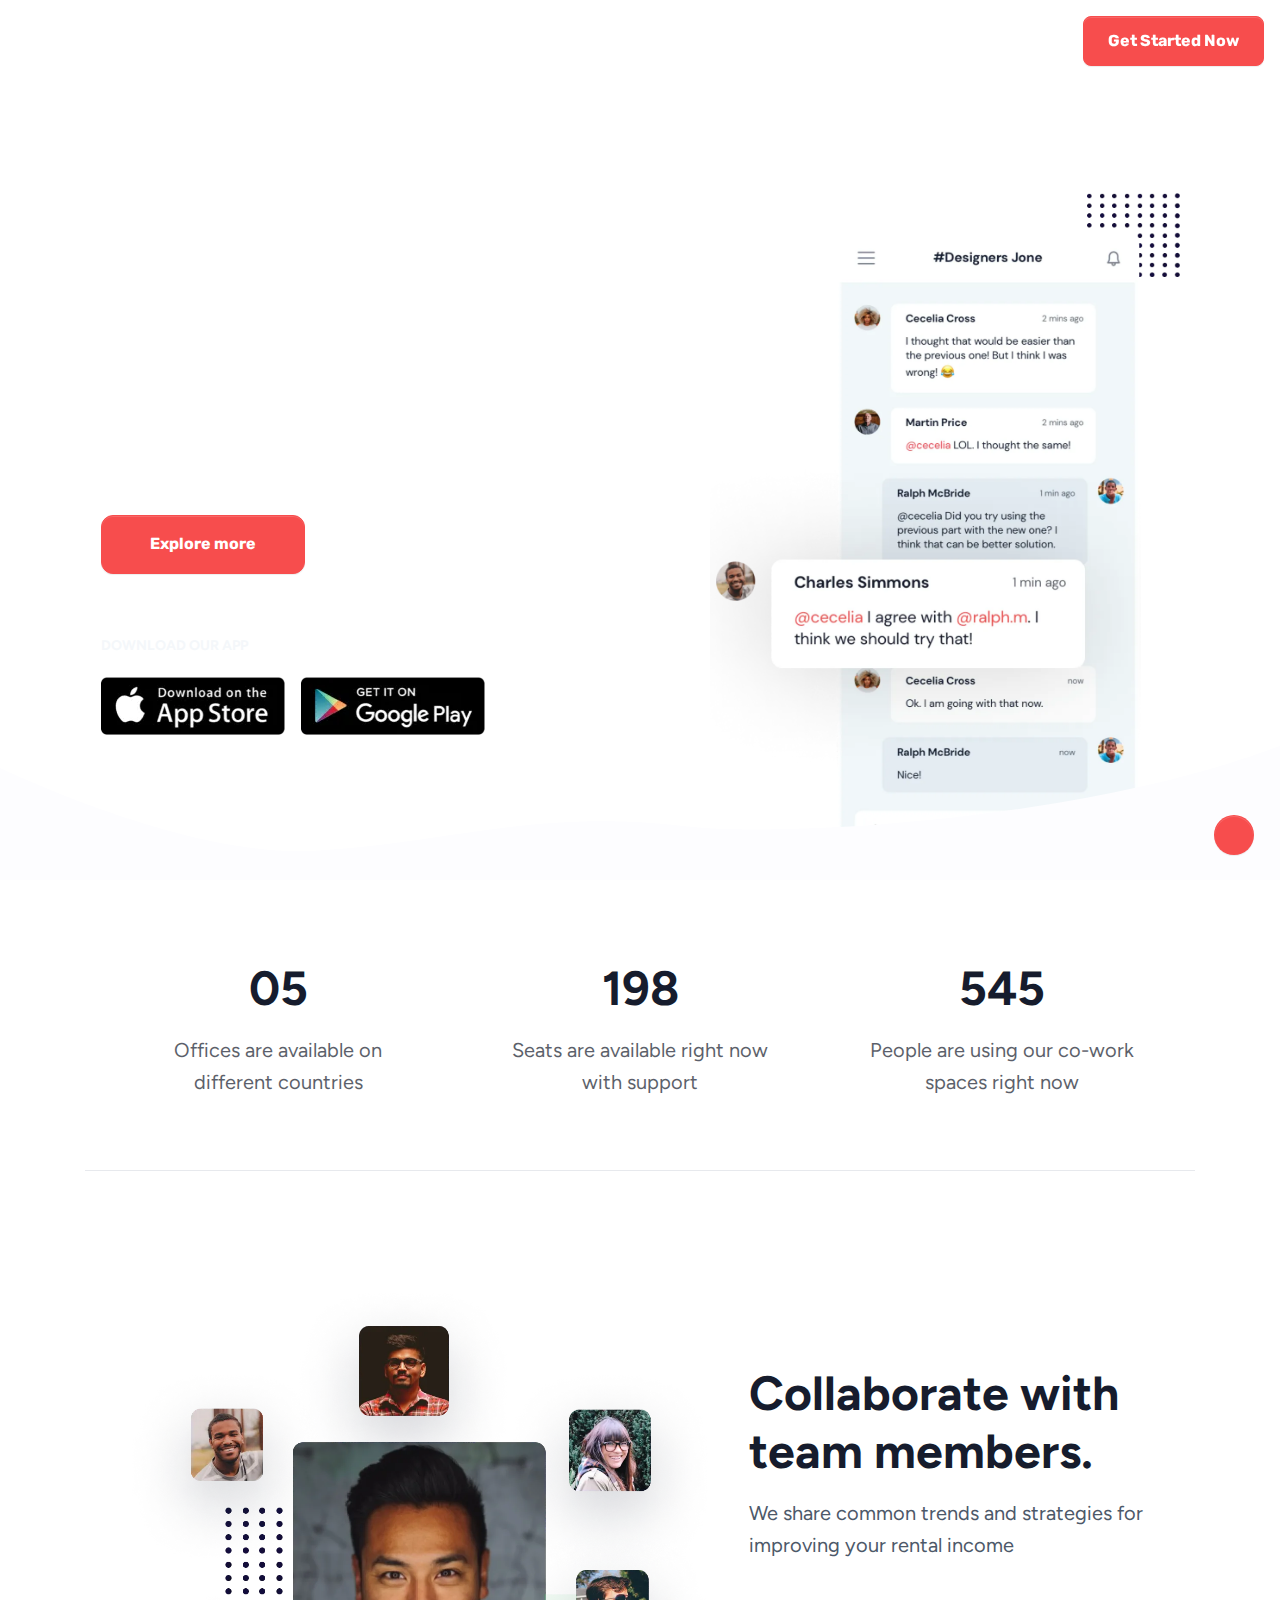
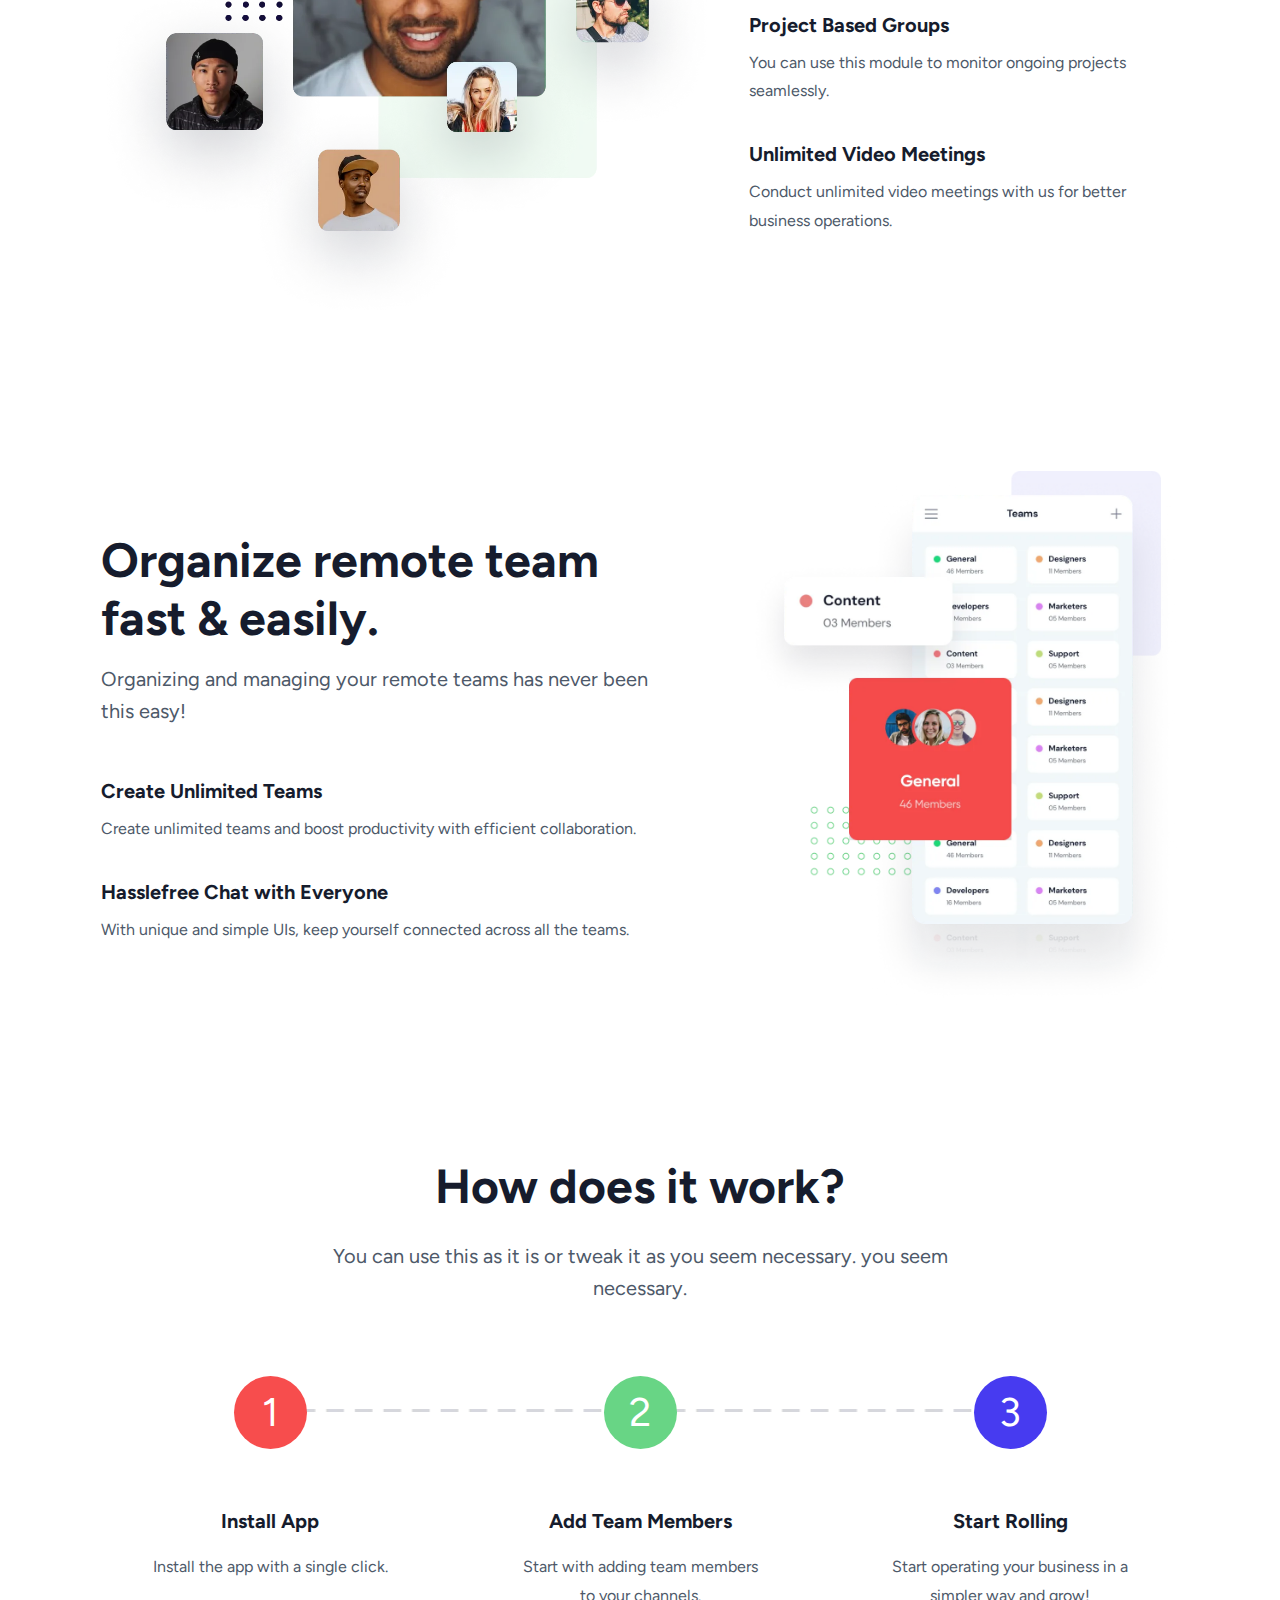
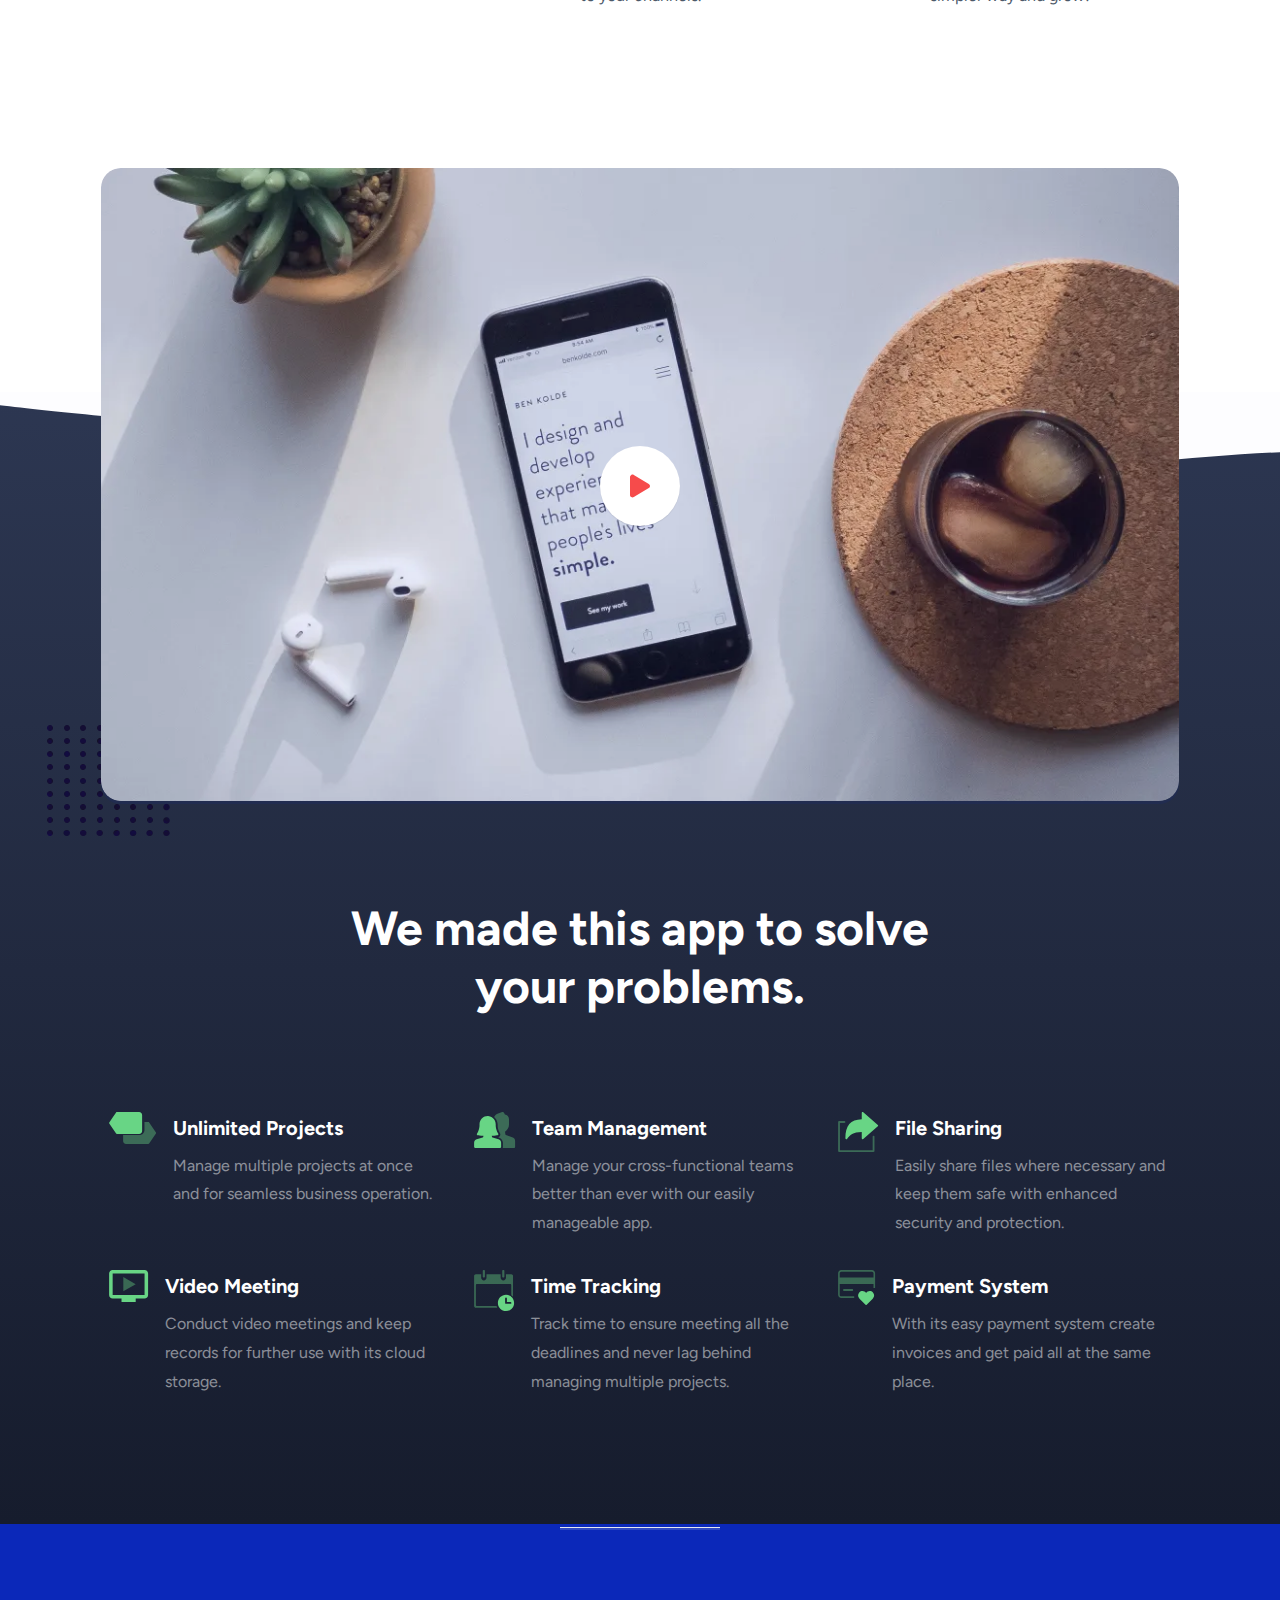
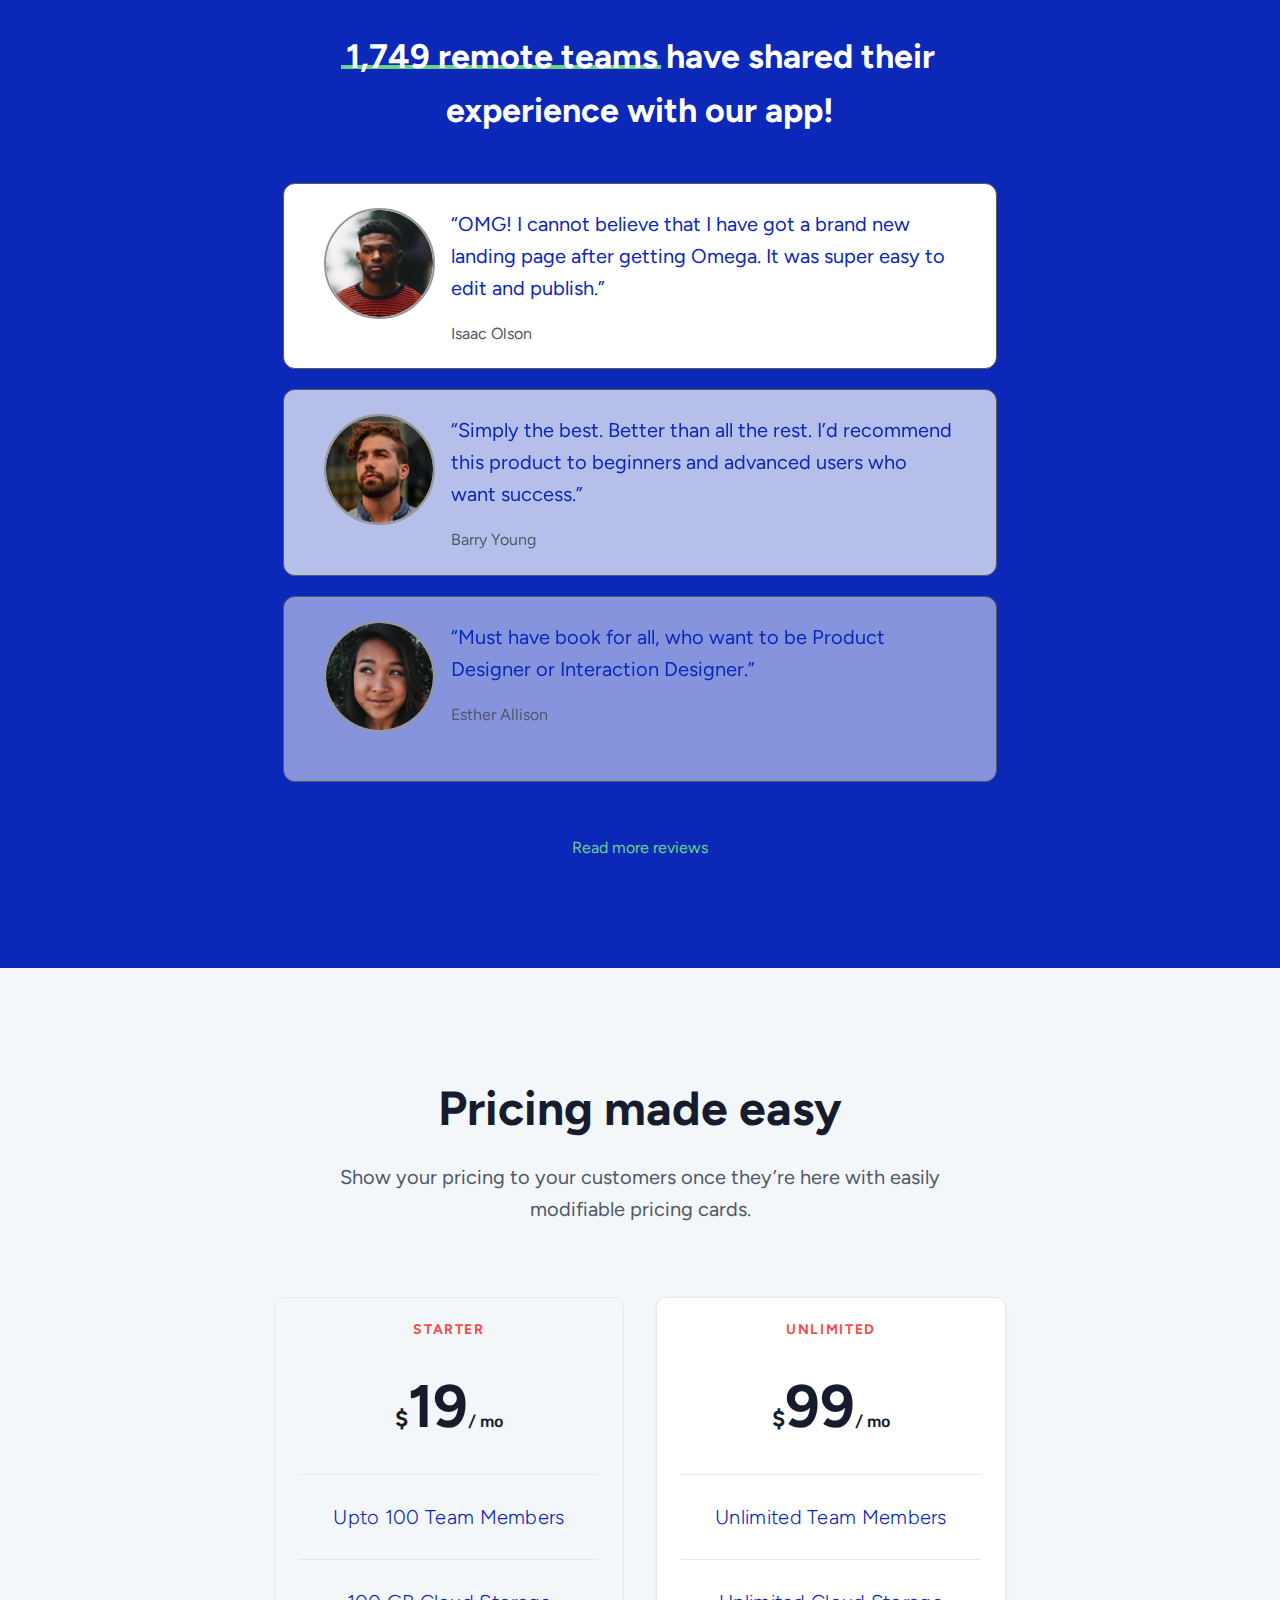
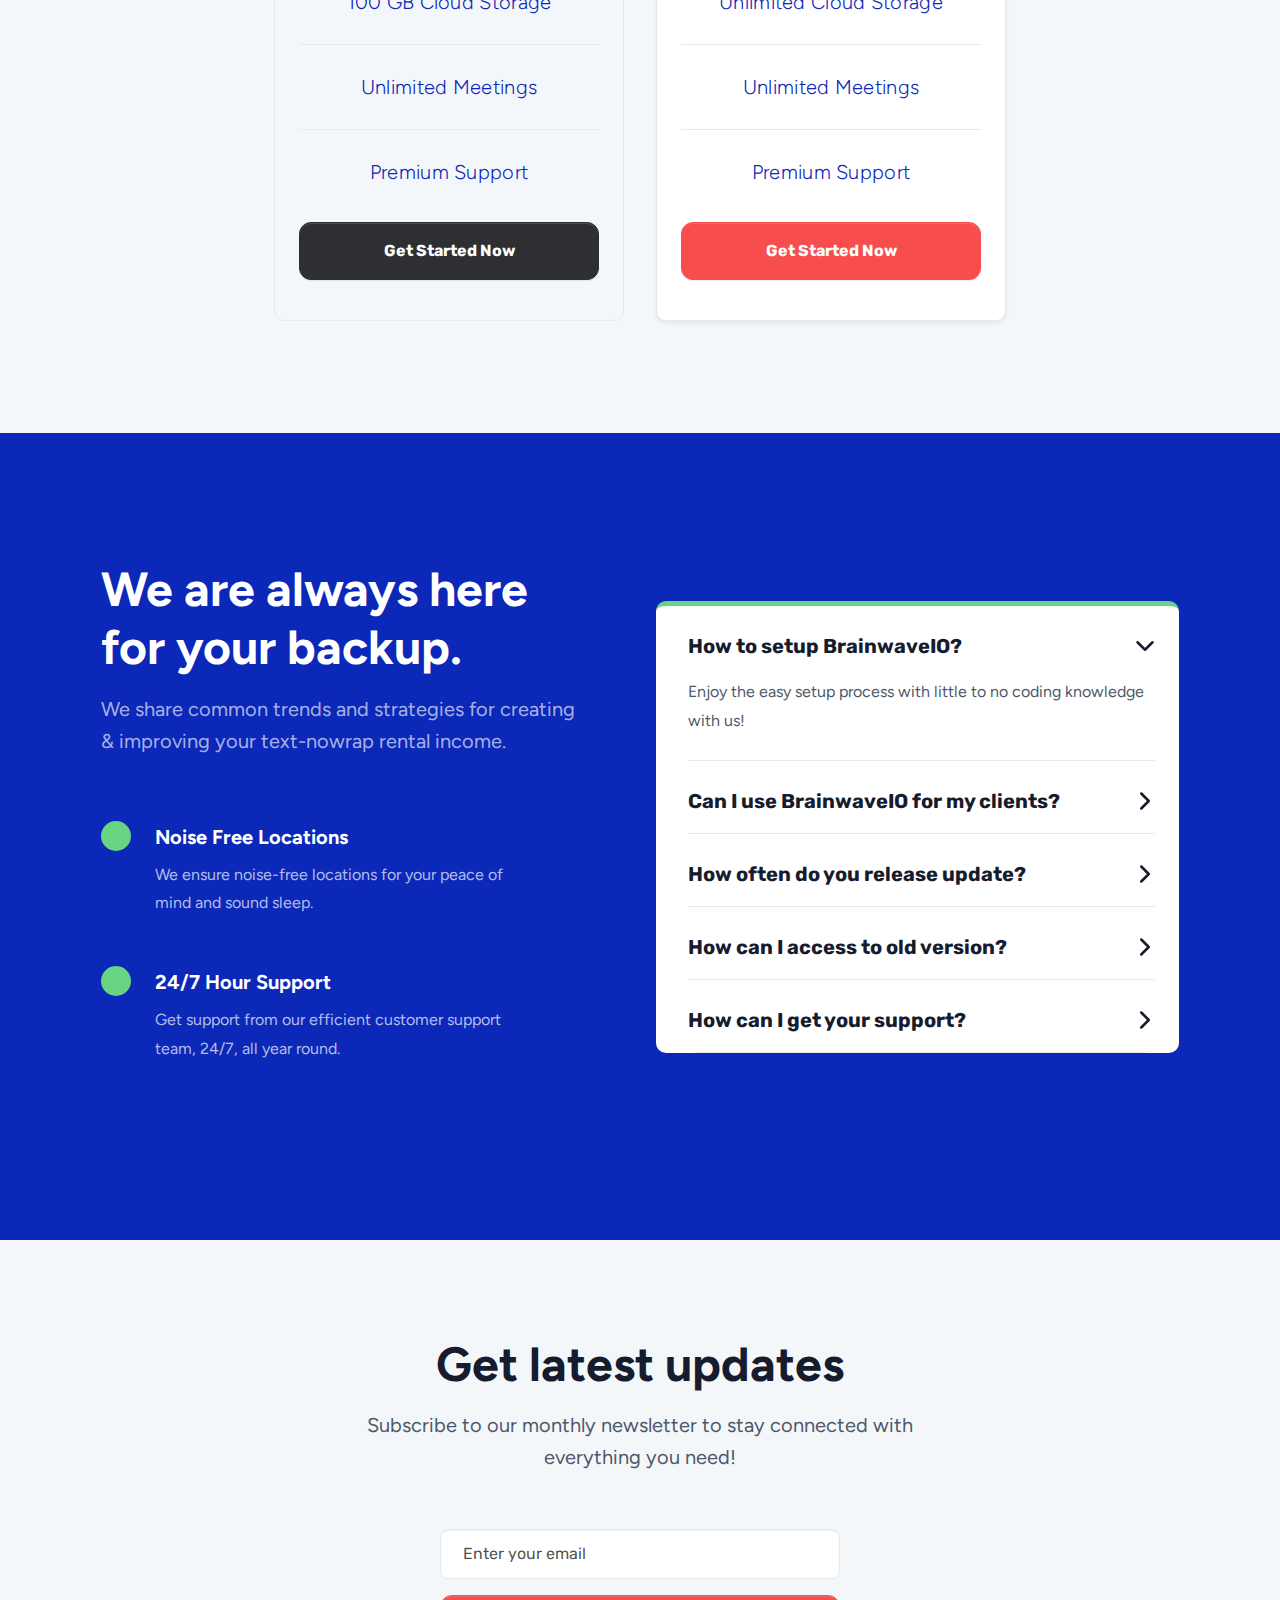
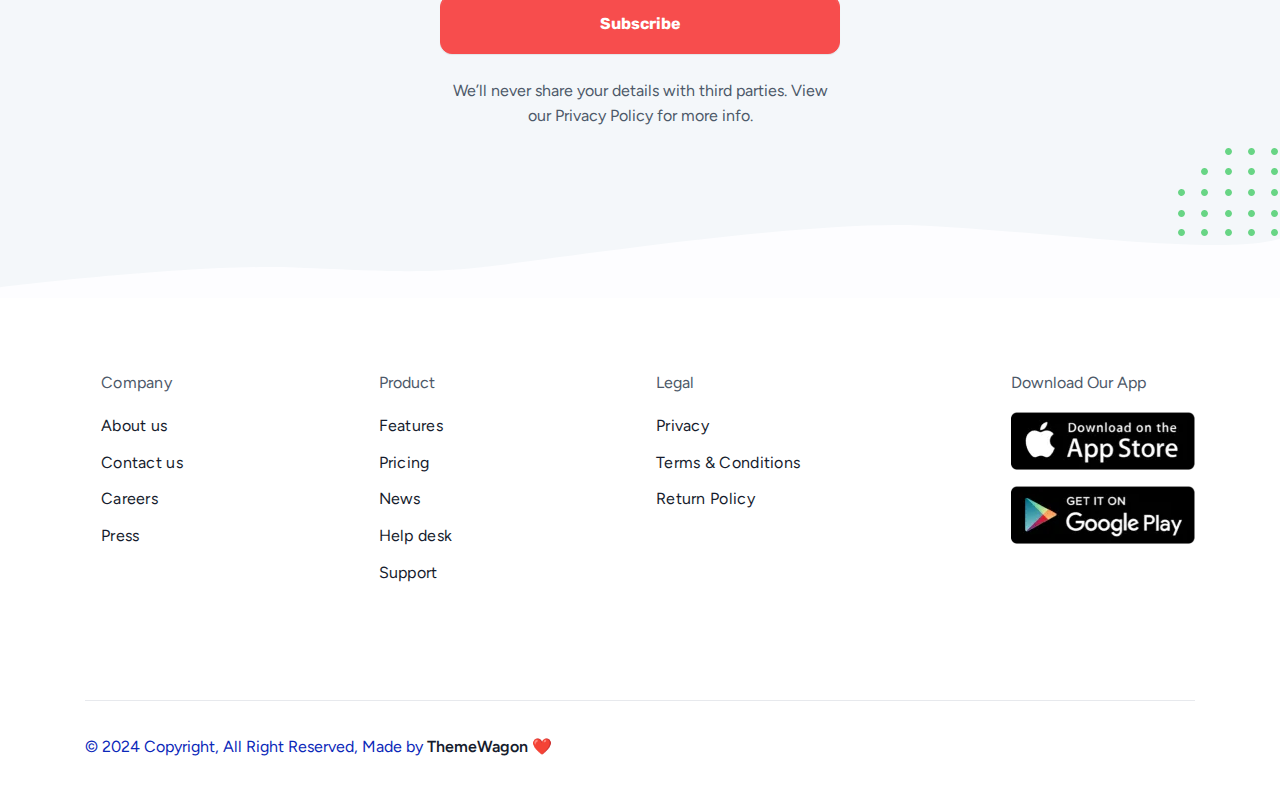
==== trail.html @ 1f4aa067 "newpush" ====
<!DOCTYPE html>
<html data-bs-theme="light" lang="en-US" dir="ltr">

  <head>
    <meta charset="utf-8">
    <meta http-equiv="X-UA-Compatible" content="IE=edge">
    <meta name="viewport" content="width=device-width, initial-scale=1">

    <!-- ===============================================--><!--    Document Title--><!-- ===============================================-->
    <title>brainwaveio | Landing Page Template</title>

    <!-- ===============================================--><!--    Favicons--><!-- ===============================================-->
    <link rel="apple-touch-icon" sizes="180x180" href="assets/img/favicons/apple-touch-icon.png">
    <link rel="icon" type="image/png" sizes="32x32" href="assets/img/favicons/favicon-32x32.png">
    <link rel="icon" type="image/png" sizes="16x16" href="assets/img/favicons/favicon-16x16.png">
    <link rel="shortcut icon" type="image/x-icon" href="assets/img/favicons/favicon.ico">
    <link rel="manifest" href="assets/img/favicons/manifest.json">
    <meta name="msapplication-TileImage" content="assets/img/favicons/mstile-150x150.png">
    <meta name="theme-color" content="#ffffff">

    <!-- ===============================================--><!--    Stylesheets--><!-- ===============================================-->
    <link rel="stylesheet" href="vendors/swiper/swiper-bundle.min.css">
    <link rel="preconnect" href="https://fonts.googleapis.com">
    <link rel="preconnect" href="https://fonts.gstatic.com" crossorigin>
    <link href="https://fonts.googleapis.com/css2?family=Figtree:ital,wght@0,300..900;1,300..900&amp;family=Rubik:ital,wght@0,300..900;1,300..900family=Rubik:ital,wght@0,300..900;1,300..900&amp;display=swap" rel="stylesheet">
    <link href="assets/css/theme.min.css" rel="stylesheet" id="style-default">
    <link href="assets/css/user-rtl.min.css" rel="stylesheet" id="user-style-rtl">
    <link href="assets/css/user.min.css" rel="stylesheet" id="user-style-default">
    <link rel="stylesheet" href="https://unicons.iconscout.com/release/v4.0.8/css/line.css">
  </head>

  <body>
    <!-- ===============================================--><!--    Main Content--><!-- ===============================================-->
    <main class="main" id="top">
      <div class="content">
        <nav class="navbar navbar-expand-md fixed-top" id="navbar" data-navbar-soft-on-scroll="data-navbar-soft-on-scroll">
          <div class="container-fluid px-0"><a href="/"><img class="navbar-brand w-75 d-md-none" src="assets/img/logos/logo.svg" alt="logo" /></a><a class="navbar-brand fw-bold d-none d-md-block" href="/">Brainwave.io</a><a class="btn btn-primary btn-sm ms-md-x1 mt-lg-0 order-md-1 ms-auto" href="#">Get Started Now </a><button class="navbar-toggler border-0 pe-0" type="button" data-bs-toggle="collapse" data-bs-target="#navbar-content" aria-controls="navbar-content" aria-expanded="false" aria-label="Toggle navigation"><span class="navbar-toggler-icon"></span></button>
            <div class="collapse navbar-collapse justify-content-md-end" id="navbar-content" data-navbar-collapse="data-navbar-collapse">
              <ul class="navbar-nav gap-md-2 gap-lg-3 pt-x1 pb-1 pt-md-0 pb-md-0" data-navbar-nav="data-navbar-nav">
                <li class="nav-item"> <a class="nav-link lh-xl" href="#home">Home</a></li>
                <li class="nav-item"> <a class="nav-link lh-xl" href="#about">About us</a></li>
                <li class="nav-item"> <a class="nav-link lh-xl" href="#service">Support</a></li>
                <li class="nav-item"> <a class="nav-link lh-xl" href="#pricing">Pricing</a></li>
                <li class="nav-item"> <a class="nav-link lh-xl" href="#contact">Contact</a></li>
              </ul>
            </div>
          </div>
        </nav>
        <div data-bs-target="#navbar" data-bs-spy="scroll" tabindex="0">
          <section class="hero-section overflow-hidden position-relative z-0 mb-4 mb-lg-0" id="home">
            <div class="hero-background">
              <div class="container">
                <div class="row gy-4 gy-md-8 pt-9 pt-lg-0">
                  <div class="col-lg-6 text-center text-lg-start">
                    <h1 class="fs-2 fs-lg-1 text-white fw-bold mb-2 mb-lg-x1 lh-base mt-3 mt-lg-0"> Manage your remote <span class="text-nowrap">team work</span></h1>
                    <p class="fs-8 text-white mb-3 mb-lg-4 lh-lg">With lots of unique blocks, you can easily build a page without coding. Build your next consultancy website within few minutes</p>
                    <div class="d-flex justify-content-center justify-content-lg-start"><a class="btn btn-primary btn-lg lh-xl mb-4 mb-md-5 mb-lg-7" href="#!">Explore more</a></div>
                    <p class="mb-x1 fs-10 button-text text-uppercase fw-bold lh-base text-300">Download our app</p>
                    <div class="d-flex flex-wrap justify-content-center justify-content-lg-start gap-2 position-relative z-2"><a class="border-0 p-0 bg-transparent cursor-pointer rounded-1" href="#!"> <img class="img-fluid" src="assets/img/logos/App_Store.webp" alt="assets/img/logos/App_Store.webp" /></a><a class="border-0 p-0 bg-transparent cursor-pointer rounded-1" href="#!"> <img class="img-fluid" src="assets/img/logos/Play_Store.webp" alt="assets/img/logos/Play_Store.webp" /></a></div>
                  </div>
                  <div class="col-lg-6 position-lg-relative">
                    <div class="position-lg-absolute z-1 text-center"><img class="img-fluid chat-image" src="assets/img/Hero/Frame.webp" alt="" />
                      <div class="position-absolute dots d-none d-md-block"> <img class="img-fluid w-50 w-lg-75" src="assets/img/illustrations/Dots.webp" alt="" /></div>
                    </div>
                  </div>
                </div>
              </div>
            </div>
            <div class="position-absolute bottom-0 start-0 end-0 z-1"><img class="wave mb-md-n2" src="assets/img/illustrations/Wave.svg" alt="" />
              <div class="bg-white py-2 py-md-5"></div>
            </div>
          </section>
          <section class="container border-bottom mb-8 mb-lg-10">
            <div class="row pb-6 pb-lg-8 g-3 g-lg-8 px-3">
              <div class="col-12 col-md-4">
                <h2 class="fs-3 fw-bold lh-sm mb-2 text-center" data-countup='{"endValue":6,"prefix":"0"}'>0</h2>
                <h6 class="fs-8 fw-normal lh-lg mb-0 opacity-70 text-center">Offices are available on different countries</h6>
              </div>
              <div class="col-12 col-md-4">
                <h2 class="fs-3 fw-bold lh-sm mb-2 text-center" data-countup='{"endValue":238}'>0</h2>
                <h6 class="opacity-70 fs-8 fw-normal lh-lg mb-0 text-center">Seats are available right now with support</h6>
              </div>
              <div class="col-12 col-md-4">
                <h2 class="fs-3 fw-bold lh-sm mb-2 text-center" data-countup='{"endValue":1395,"autoIncreasing":true}'>0</h2>
                <h5 class="opacity-70 fs-8 fw-normal lh-lg mb-0 text-center">People are using our co-work spaces right now</h5>
              </div>
            </div>
          </section>
          <section class="container mb-8 mb-lg-13" id="about">
            <div class="row align-items-center">
              <div class="col-12 col-lg-6 col-xl-7"><img class="img-fluid" src="assets/img/Hero/Team.webp" alt="" /></div>
              <div class="col-12 col-lg-6 col-xl-5">
                <div class="row justify-content-center justify-content-lg-start">
                  <div class="col-sm-10 col-md-8 col-lg-12">
                    <h2 class="fs-4 fs-lg-3 fw-bold mb-2 text-center text-lg-start">Collaborate with team members.</h2>
                    <p class="fs-8 mb-4 mb-lg-5 lh-lg text-center text-lg-start fw-normal">We share common trends and strategies for improving your rental income</p>
                  </div>
                  <div class="col-12">
                    <div class="mb-x1 mb-lg-3">
                      <h5 class="fs-8 fw-bold lh-lg mb-1">Project Based Groups </h5>
                      <p class="mb-0 lh-xl">You can use this module to monitor ongoing projects seamlessly.</p>
                    </div>
                    <div>
                      <h5 class="fs-8 fw-bold lh-lg mb-1"> Unlimited Video Meetings</h5>
                      <p class="lh-xl mb-0">Conduct unlimited video meetings with us for better business operations.</p>
                    </div>
                  </div>
                </div>
              </div>
            </div>
          </section>
          <section class="container mb-8 mb-lg-13">
            <div class="row align-items-center">
              <div class="col-12 col-lg-6 col-xl-5 order-lg-1"><img class="img-fluid" src="assets/img/Hero/Collaborator.webp" alt="" /></div>
              <div class="col-12 col-lg-6 col-xl-7">
                <div class="row justify-content-center justify-content-lg-start">
                  <div class="col-sm-10 col-md-8 col-lg-11">
                    <h2 class="fs-4 fs-lg-3 fw-bold mb-2 text-center text-lg-start"> Organize remote team fast & easily.</h2>
                    <p class="fs-8 mb-4 mb-lg-5 lh-lg text-center text-lg-start fw-normal">Organizing and managing your remote teams has never been this easy!</p>
                  </div>
                  <div class="col-12">
                    <div class="mb-x1 mb-lg-3">
                      <h5 class="fs-8 fw-bold lh-lg mb-1">Create Unlimited Teams </h5>
                      <p class="b-0 lh-xl">Create unlimited teams and boost productivity with efficient collaboration.</p>
                    </div>
                    <div>
                      <h5 class="fs-8 fw-bold lh-lg mb-1"> Hasslefree Chat with Everyone</h5>
                      <p class="lh-xl mb-0">With unique and simple UIs, keep yourself connected across all the teams.</p>
                    </div>
                  </div>
                </div>
              </div>
            </div>
          </section>
          <section class="container mb-8 mb-lg-11">
            <div class="row justify-content-center">
              <div class="col-md-8 col-lg-7">
                <h3 class="fs-4 fs-lg-3 fw-bold text-center mb-2 mb-lg-x1"> How does <span class="text-nowrap">it work?</span></h3>
                <p class="fs-8 mb-7 mb-lg-8 text-center lh-lg">You can use this as it is or tweak it as you seem necessary. you seem necessary.</p>
              </div>
              <div class="col-12">
                <div class="row g-sm-2 g-lg-3 align-items-center timeline">
                  <div class="col-12 col-lg-4 d-flex flex-row flex-lg-column justify-content-center gap-2 gap-sm-x1 gap-md-4 gap-lg-0">
                    <div class="timeline-step-1 w-25 w-lg-100 mb-4 mb-lg-5 mb-xl-6">
                      <div class="timeline-item d-flex justify-content-center">
                        <div class="timeline-icon bg-primary rounded-circle d-flex justify-content-center align-items-center"><span class="fs-6 fs-lg-5 fs-xl-4 text-white"> 1</span></div>
                      </div>
                    </div>
                    <div class="py-1 py-lg-0 px-lg-5 w-75 w-sm-50 w-lg-100 timeline-content">
                      <h6 class="fs-8 fw-bold text-lg-center lh-lg mb-2">Install App</h6>
                      <p class="text-lg-center lh-xl mb-0">Install the app with a single click.</p>
                    </div>
                  </div>
                  <div class="col-12 col-lg-4 d-flex flex-row flex-lg-column justify-content-center gap-2 gap-sm-x1 gap-md-4 gap-lg-0">
                    <div class="timeline-step-2 w-25 w-lg-100 mb-4 mb-lg-5 mb-xl-6">
                      <div class="timeline-item d-flex justify-content-center">
                        <div class="timeline-icon bg-success rounded-circle d-flex justify-content-center align-items-center"><span class="fs-6 fs-lg-5 fs-xl-4 text-white"> 2</span></div>
                      </div>
                    </div>
                    <div class="py-1 py-lg-0 px-lg-5 w-75 w-sm-50 w-lg-100 timeline-content">
                      <h6 class="fs-8 fw-bold text-lg-center lh-lg mb-2">Add Team Members</h6>
                      <p class="text-lg-center lh-xl mb-0">Start with adding team members to <span class="text-nowrap">your channels. </span></p>
                    </div>
                  </div>
                  <div class="col-12 col-lg-4 d-flex flex-row flex-lg-column justify-content-center gap-2 gap-sm-x1 gap-md-4 gap-lg-0">
                    <div class="timeline-step-3 position-relative z-1 overflow-hidden w-25 w-lg-100 mb-4 mb-lg-5 mb-xl-6">
                      <div class="timeline-item d-flex justify-content-center">
                        <div class="timeline-icon bg-info rounded-circle d-flex justify-content-center align-items-center"><span class="fs-6 fs-lg-5 fs-xl-4 text-white"> 3</span></div>
                      </div>
                    </div>
                    <div class="py-1 py-lg-0 px-lg-5 w-75 w-sm-50 w-lg-100 timeline-content">
                      <h6 class="fs-8 fw-bold text-lg-center lh-lg mb-2">Start Rolling</h6>
                      <p class="text-lg-center lh-xl mb-0">Start operating your business in a simpler way <span class="text-nowrap">and grow!</span></p>
                    </div>
                  </div>
                </div>
              </div>
            </div>
          </section>
          <section class="experience position-relative overflow-hidden" id="service">
            <div class="container">
              <div class="row justify-content-center">
                <div class="col-12">
                  <div class="position-relative z-1 text-center mb-8 mb-lg-9 video-player-paused" data-video-player-container="data-video-player-container"><video class="w-100 h-100 rounded-4" src="assets/video/Tech_video.mp4" poster="assets/img/Hero/experiences.webp" type="video/mp4" data-video-player="data-video-player"></video>
                    <div class="overlay position-absolute top-0 bottom-0 start-0 end-0 rounded-4 bg-1100 object-cover" data-overlay="data-overlay"> </div><button class="btn play-button position-absolute justify-content-center align-items-center bg-white rounded-circle cursor-pointer" data-play-button="data-play-button"> <img class="play-icon w-25" src="assets/img/illustrations/play-solid.svg" alt="" data-play-icon="data-play-icon" /><img class="pause-icon w-25" src="assets/img/illustrations/pause-solid.svg" alt="" data-pause-icon="data-pause-icon" /></button>
                    <div class="position-absolute dots d-none d-sm-block"><img class="img-fluid w-100" src="assets/img/illustrations/Dots.webp" alt="" /></div>
                  </div>
                </div>
                <div class="col-md-8 col-lg-7">
                  <h2 class="fs-4 fs-lg-3 fw-bold text-center text-white mb-5 mb-lg-9 lh-sm">We made this app to solve your problems.</h2>
                </div>
                <div class="col-12">
                  <div class="row gy-4 g-md-3 pb-8 pb-lg-11 px-1">
                    <div class="col-12 col-md-6 col-lg-4 d-flex align-items-start gap-2"><img src="assets/img/icons/roadmap.svg" alt="" />
                      <div>
                        <h5 class="fs-8 text-white lh-lg fw-bold">Unlimited Projects</h5>
                        <p class="text-white text-opacity-50 lh-xl mb-0">Manage multiple projects at once and for seamless business operation.</p>
                      </div>
                    </div>
                    <div class="col-12 col-md-6 col-lg-4 d-flex align-items-start gap-2"><img src="assets/img/icons/users-wm.svg" alt="" />
                      <div>
                        <h5 class="fs-8 text-white lh-lg fw-bold">Team Management</h5>
                        <p class="text-white text-opacity-50 lh-xl mb-0">Manage your cross-functional teams better than ever with our easily manageable app.</p>
                      </div>
                    </div>
                    <div class="col-12 col-md-6 col-lg-4 d-flex align-items-start gap-2"><img src="assets/img/icons/share-91.svg" alt="" />
                      <div>
                        <h5 class="fs-8 text-white lh-lg fw-bold">File Sharing</h5>
                        <p class="text-white text-opacity-50 lh-xl mb-0">Easily share files where necessary and keep them safe with enhanced security and protection.</p>
                      </div>
                    </div>
                    <div class="col-12 col-md-6 col-lg-4 d-flex align-items-start gap-2"><img src="assets/img/icons/video_meeting.svg" alt="" />
                      <div>
                        <h5 class="fs-8 text-white lh-lg fw-bold">Video Meeting</h5>
                        <p class="text-white text-opacity-50 lh-xl mb-0">Conduct video meetings and keep records for further use with its cloud storage.</p>
                      </div>
                    </div>
                    <div class="col-12 col-md-6 col-lg-4 d-flex align-items-start gap-2"><img src="assets/img/icons/opening-times.svg" alt="" />
                      <div>
                        <h5 class="fs-8 text-white lh-lg fw-bold">Time Tracking</h5>
                        <p class="text-white text-opacity-50 lh-xl mb-0">Track time to ensure meeting all the deadlines and never lag behind managing multiple projects.</p>
                      </div>
                    </div>
                    <div class="col-12 col-md-6 col-lg-4 d-flex align-items-start gap-2"><img src="assets/img/icons/card-favorite.svg" alt="" />
                      <div>
                        <h5 class="fs-8 text-white lh-lg fw-bold">Payment System</h5>
                        <p class="text-white text-opacity-50 lh-xl mb-0">With its easy payment system create invoices and get paid all at the same place.</p>
                      </div>
                    </div>
                  </div>
                </div>
              </div>
            </div>
            <div class="position-absolute top-0 start-0 end-0">
              <div class="bg-white py-3 py-md-9 py-xl-10"> </div><img class="wave" src="assets/img/illustrations/Wave_2.svg" alt="" />
            </div>
          </section>
          <section class="bg-1100 mt-n1">
            <div class="mx-auto text-center">
              <hr class="horizontal-rule m-0 d-inline-block" />
            </div>
            <div class="container pb-8 pb-lg-10">
              <div class="row justify-content-center">
                <div class="col-md-8 col-lg-7">
                  <h2 class="fs-6 fs-lg-5 fw-bold text-white text-center pt-7 pb-4 pt-lg-9 pb-lg-6 lh-lg"> <span class="underline"> 1,749 remote teams </span>have shared their experience with our app!</h2>
                </div>
                <div class="col-12 mb-4 mb-lg-6">
                  <div class="row g-2">
                    <div class="swiper-theme-container">
                      <div class="swiper position-relative" data-swiper='{"spaceBetween":20,"mousewheel":{"forceToAxis":true,"sensitiviye":20,"releaseOnEdges":true},"autoplay":{"delay":3000,"disableOnInteraction":false},"breakpoints":{"0":{"slidesPerView":1,"direction":"horizontal","centeredSlide":true,"loop":true},"768":{"direction":"horizontal","centeredSlide":true,"slidesPerView":2,"loop":true},"992":{"slidesPerView":3,"direction":"vertical","loop":false}}}'>
                        <div class="swiper-wrapper">
                          <div class="col-12 swiper-slide">
                            <div class="d-flex justify-content-center gap-2">
                              <div class="d-flex flex-column flex-lg-row gap-2 px-4 py-x1 review-card-1">
                                <div class="text-center text-lg-start"><img class="card-image rounded-circle object-fit-cover" src="assets/img/feedback/reviewer_1.webp" alt="" /></div>
                                <div class="text-center text-lg-start">
                                  <p class="fs-8 mb-2 lh-lg line-clamp-3 text-1100">“OMG! I cannot believe that I have got a brand new landing page after getting Omega. It was super easy to edit and publish.”</p>
                                  <p class="text-800 lh-xl mb-0">Isaac Olson</p>
                                </div>
                              </div>
                            </div>
                          </div>
                          <div class="col-12 swiper-slide">
                            <div class="d-flex justify-content-center gap-2">
                              <div class="d-flex flex-column flex-lg-row gap-2 px-4 py-x1 review-card-2">
                                <div class="text-center text-lg-start"><img class="card-image rounded-circle object-fit-cover" src="assets/img/feedback/reviewer_2.webp" alt="" /></div>
                                <div class="text-center text-lg-start">
                                  <p class="fs-8 mb-2 lh-lg line-clamp-3 text-1100">“Simply the best. Better than all the rest. I’d recommend this product to beginners and advanced users who want success.”</p>
                                  <p class="text-800 lh-xl mb-0">Barry Young</p>
                                </div>
                              </div>
                            </div>
                          </div>
                          <div class="col-12 swiper-slide">
                            <div class="d-flex justify-content-center gap-2">
                              <div class="d-flex flex-column flex-lg-row gap-2 px-4 py-x1 review-card-3">
                                <div class="text-center text-lg-start"><img class="card-image rounded-circle object-fit-cover" src="assets/img/feedback/reviewer_3.webp" alt="" /></div>
                                <div class="text-center text-lg-start">
                                  <p class="fs-8 mb-2 lh-lg line-clamp-3 text-1100">“Must have book for all, who want to be Product Designer or Interaction Designer.”</p>
                                  <p class="text-800 lh-xl mb-0">Esther Allison</p>
                                </div>
                              </div>
                            </div>
                          </div>
                          <div class="col-12 swiper-slide">
                            <div class="d-flex justify-content-center gap-2">
                              <div class="d-flex flex-column flex-lg-row gap-2 px-4 py-x1 review-card-4">
                                <div class="text-center text-lg-start"><img class="card-image rounded-circle object-fit-cover" src="assets/img/feedback/kakashi.webp" alt="" /></div>
                                <div class="text-center text-lg-start">
                                  <p class="fs-8 mb-2 lh-lg line-clamp-3 text-1100">“Every day, I eat, sleep, and worry about stupid things. My job is to ensure that these kids have as many days as possible where they can be idiots like this.”</p>
                                  <p class="text-800 lh-xl mb-0">Kakashi Hatake</p>
                                </div>
                              </div>
                            </div>
                          </div>
                          <div class="col-12 swiper-slide">
                            <div class="d-flex justify-content-center gap-2">
                              <div class="d-flex flex-column flex-lg-row gap-2 px-4 py-x1 review-card-5">
                                <div class="text-center text-lg-start"><img class="card-image rounded-circle object-fit-cover" src="assets/img/feedback/obito.webp" alt="" /></div>
                                <div class="text-center text-lg-start">
                                  <p class="fs-8 mb-2 lh-lg line-clamp-3 text-1100">“Life isn’t permanent or predictable. You never know when you will run out of time. The best thing you can do is to be honest with those around you and let them know how you really feel. You never know if you have a tomorrow to come.”</p>
                                  <p class="text-800 lh-xl mb-0">Obito Uchiha</p>
                                </div>
                              </div>
                            </div>
                          </div>
                        </div>
                      </div>
                    </div>
                  </div>
                </div>
                <div class="text-center"><a class="py-1 link-success" href="#!"><span>Read more reviews </span><span class="uil uil-arrow-right icon"></span></a></div>
              </div>
            </div>
          </section>
          <section class="bg-300" id="pricing">
            <div class="container py-8 py-lg-10">
              <div class="row justify-content-center">
                <div class="col-md-8 col-lg-7">
                  <h3 class="fs-4 fs-lg-3 fw-bold text-center mb-2 mb-lg-x1 lh-sm">Pricing made easy</h3>
                  <p class="fs-8 mb-7 mb-lg-8 text-center lh-lg fw-normal">Show your pricing to your customers once they’re here with easily modifiable pricing cards. </p>
                </div>
                <div class="col-12">
                  <div class="d-flex flex-column flex-md-row justify-content-center align-items-center gap-3">
                    <div class="p-x1 text-center price-card-1 bg-transparent border mb-3 mb-md-0 rounded-2 pricing-card">
                      <p class="fs-10 text-uppercase mb-3 fw-bold text-primary ls-2"> Starter</p>
                      <h2 class="mb-3"><span class="fs-6 fs-md-7 fw-bold">$</span><span class="fs-2 fs-md-1 fw-bold">19</span><span class="fs-9 lh-xl font-sans-serif">/ mo</span></h2>
                      <ul class="list-unstyled fs-8 lh-xl fw-light text-1100 ls-1">
                        <li class="py-x1 px-1 border-top"> Upto 100 Team Members </li>
                        <li class="py-x1 px-1 border-top"> 100 GB Cloud Storage </li>
                        <li class="py-x1 px-1 border-top"> Unlimited Meetings </li>
                        <li class="py-x1 px-1 border-top"> Premium Support </li>
                        <li class="mt-1 d-grid"> <button class="btn btn-secondary btn-lg lh-xl">Get Started Now</button></li>
                      </ul>
                    </div>
                    <div class="p-x1 text-center bg-white border shadow-sm rounded-2 pricing-card">
                      <p class="fs-10 text-uppercase mb-3 fw-bold text-primary ls-2"> Unlimited</p>
                      <h2 class="mb-3"><span class="fs-6 fs-md-7 fw-bold">$</span><span class="fs-2 fs-md-1 fw-bold">99</span><span class="fs-9 lh-xl font-sans-serif">/ mo</span></h2>
                      <ul class="list-unstyled fs-8 lh-xl fw-light text-1100 ls-1">
                        <li class="py-x1 px-1 border-top"> Unlimited Team Members </li>
                        <li class="py-x1 px-1 border-top"> Unlimited Cloud Storage </li>
                        <li class="py-x1 px-1 border-top"> Unlimited Meetings </li>
                        <li class="py-x1 px-1 border-top"> Premium Support </li>
                        <li class="mt-1 d-grid"> <button class="btn btn-primary btn-lg lh-xl">Get Started Now</button></li>
                      </ul>
                    </div>
                  </div>
                </div>
              </div>
            </div>
          </section>
          <section class="bg-1100">
            <div class="container">
              <div class="row py-8 py-md-10 py-lg-11">
                <div class="col-lg-6">
                  <div class="row justify-content-center justify-content-lg-start">
                    <div class="col-md-8 col-lg-12 col-xl-11">
                      <h2 class="text-white fs-4 fs-lg-3 lh-sm mb-2 text-center text-lg-start fw-bold">We are always here for your backup.</h2>
                      <p class="fs-8 text-white text-opacity-65 mb-4 mb-md-6 mb-lg-7 lh-lg mb-6 mb-lg-7 text-center text-lg-start"> We share common trends and strategies for creating & improving your text-nowrap rental income.</p>
                    </div>
                    <div class="col-lg-10">
                      <div class="d-flex gap-2 gap-lg-x1 mb-4 mb-lg-5">
                        <div>
                          <div class="check-icon bg-success mb-1 rounded-circle d-flex align-items-center justify-content-center"> <span class="uil uil-check text-white"></span></div>
                        </div>
                        <div>
                          <h5 class="fs-8 fw-bold lh-lg mb-1 text-white">Noise Free Locations</h5>
                          <p class="lh-xl text-white text-opacity-70 mb-0">We ensure noise-free locations for your peace of mind and sound sleep.</p>
                        </div>
                      </div>
                      <div class="d-flex gap-2 gap-lg-x1 mb-4 mb-lg-5">
                        <div>
                          <div class="check-icon bg-success mb-1 rounded-circle d-flex align-items-center justify-content-center"> <span class="uil uil-check text-white"></span></div>
                        </div>
                        <div>
                          <h5 class="fs-8 fw-bold lh-lg mb-1 text-white">24/7 Hour Support</h5>
                          <p class="lh-xl text-white text-opacity-70 mb-0">Get support from our efficient customer support team, 24/7, all year round.</p>
                        </div>
                      </div>
                    </div>
                  </div>
                </div>
                <div class="col-lg-6">
                  <div class="accordion mt-lg-4 ps-3 pe-x1 bg-white" id="accordion">
                    <div class="accordion-item">
                      <h2 class="accordion-header" id="heading1"><button class="accordion-button fs-8 lh-lg fw-bold pt-x1 pb-2" type="button" data-bs-toggle="collapse" data-bs-target="#collapse1" aria-expand="true" aria-controls="collapse1" data-accordion-button="data-accordion-button">How to setup BrainwaveIO?</button></h2>
                      <div class="accordion-collapse collapse show" id="collapse1" data-bs-parent="#accordion">
                        <div class="accordion-body lh-xl pt-0 pb-x1">Enjoy the easy setup process with little to no coding knowledge with us!</div>
                      </div>
                    </div>
                    <div class="accordion-item">
                      <h2 class="accordion-header" id="heading2"><button class="accordion-button fs-8 lh-lg fw-bold pt-x1 pb-2 collapsed" type="button" data-bs-toggle="collapse" data-bs-target="#collapse2" aria-expand="false" aria-controls="collapse2" data-accordion-button="data-accordion-button">Can I use BrainwaveIO for my clients?</button></h2>
                      <div class="accordion-collapse collapse" id="collapse2" data-bs-parent="#accordion">
                        <div class="accordion-body lh-xl pt-0 pb-x1">Yes, you can. Enjoy special rates for your first client!</div>
                      </div>
                    </div>
                    <div class="accordion-item">
                      <h2 class="accordion-header" id="heading3"><button class="accordion-button fs-8 lh-lg fw-bold pt-x1 pb-2 collapsed" type="button" data-bs-toggle="collapse" data-bs-target="#collapse3" aria-expand="false" aria-controls="collapse3" data-accordion-button="data-accordion-button">How often do you release update?</button></h2>
                      <div class="accordion-collapse collapse" id="collapse3" data-bs-parent="#accordion">
                        <div class="accordion-body lh-xl pt-0 pb-x1">We will keep updating the theme; stay with us to get updated!</div>
                      </div>
                    </div>
                    <div class="accordion-item">
                      <h2 class="accordion-header" id="heading4"><button class="accordion-button fs-8 lh-lg fw-bold pt-x1 pb-2 collapsed" type="button" data-bs-toggle="collapse" data-bs-target="#collapse4" aria-expand="false" aria-controls="collapse4" data-accordion-button="data-accordion-button">How can I access to old version?</button></h2>
                      <div class="accordion-collapse collapse" id="collapse4" data-bs-parent="#accordion">
                        <div class="accordion-body lh-xl pt-0 pb-x1">Go to your cloud storage and provide the password. You’ll find it there..</div>
                      </div>
                    </div>
                    <div class="accordion-item">
                      <h2 class="accordion-header" id="heading5"><button class="accordion-button fs-8 lh-lg fw-bold pt-x1 pb-2 collapsed" type="button" data-bs-toggle="collapse" data-bs-target="#collapse5" aria-expand="false" aria-controls="collapse5" data-accordion-button="data-accordion-button">How can I get your support?</button></h2>
                      <div class="accordion-collapse collapse" id="collapse5" data-bs-parent="#accordion">
                        <div class="accordion-body lh-xl pt-0 pb-x1">To reach our support team, simply send an email to support@brainwaveio.com. Our team will promptly address your inquiry and provide assistance as needed.</div>
                      </div>
                    </div>
                  </div>
                </div>
              </div>
            </div>
          </section>


          <section class="bg-300 position-relative z-0" id="contact">
            <div class="container py-8 py-lg-9">
              <div class="row justify-content-center">
                <div class="col-md-8 col-lg-8">
                  <div class="row justify-content-center">
                    <div class="col-12 col-lg-10">
                      <h2 class="fs-4 fs-lg-3 fw-bold text-center mb-2 lh-sm">Get latest updates</h2>
                      <p class="fs-8 mb-5 mb-lg-6 text-center lh-lg fw-normal"> Subscribe to our monthly newsletter to stay connected with everything you need!</p>
                    </div>
                    <div class="col-10 col-lg-7">
                      <form method="POST" onsubmit="return false;">
                        <div class="mb-2 w-100"><input class="form-control email-input" id="email" type="email" placeholder="Enter your email" required="required" /></div>
                        <div class="d-grid"><button class="btn btn-lg btn-primary lh-xl mb-x1" type="submit"> Subscribe </button></div>
                      </form>
                    </div>
                    <div class="col-10 col-lg-7">
                      <p class="text-center lh-lg mb-0">We’ll never share your details with third parties. View our Privacy Policy for more info.</p>
                    </div>
                  </div>
                </div>
              </div>
            </div>
            <div class="position-absolute bottom-0 end-0 z-n1 d-none d-lg-block"><img src="assets/img/illustrations/Green_dots.svg" alt="" /></div>
            <div class="position-relative bottom-0 start-0 z-1"><img class="img-fluid w-100" src="assets/img/illustrations/Wave_3.svg" alt="" /></div>
          
          </section>
        </div><button class="btn scroll-to-top text-white rounded-circle d-flex justify-content-center align-items-center bg-primary" data-scroll-top="data-scroll-top"><span class="uil uil-angle-up"></span></button>
       
        <footer class="pt-7 pt-lg-8">
          <div class="container">
            <div class="row gy-4 g-md-3 border-bottom pb-8 pb-lg-9 justify-content-center">
              <div class="col-6 col-md-3">
                <p class="mb-2 lh-lg ls-1">Company</p>
                <ul class="list-unstyled text-1100">
                  <li class="mb-1"> <a class="ls-1 lh-xl" href="#about">About us</a></li>
                  <li class="mb-1"> <a class="ls-1 lh-xl" href="#contact"> Contact us</a></li>
                  <li class="mb-1"> <a class="ls-1 lh-xl" href="#!">Careers</a></li>
                  <li class="mb-1"> <a class="ls-1 lh-xl" href="#!">Press</a></li>
                </ul>
              </div>
              <div class="col-6 col-md-3">
                <p class="mb-2 lh-lg">Product</p>
                <ul class="list-unstyled text-1100">
                  <li class="mb-1"> <a class="ls-1 lh-xl" href="#!">Features</a></li>
                  <li class="mb-1"> <a class="ls-1 lh-xl" href="#!"> Pricing</a></li>
                  <li class="mb-1"> <a class="ls-1 lh-xl" href="#!"> News</a></li>
                  <li class="mb-1"> <a class="ls-1 lh-xl" href="#!"> Help desk</a></li>
                  <li class="mb-1"><a class="ls-1 lh-xl" href="#!"> Support</a></li>
                </ul>
              </div>
              <div class="col-6 col-md-3">
                <p class="mb-2 lh-lg"> Legal</p>
                <ul class="list-unstyled text-1100">
                  <li class="mb-1"> <a class="ls-1 lh-xl" href="#!">Privacy</a></li>
                  <li class="mb-1"> <a class="ls-1 lh-xl" href="#!"> Terms & Conditions</a></li>
                  <li class="mb-1"> <a class="ls-1 lh-xl" href="#!"> Return Policy</a></li>
                </ul>
              </div>
              <div class="col-6 col-md-3 d-md-flex flex-column align-items-md-end pe-md-0">
                <div>
                  <p class="mb-2 lh-lg"> Download Our App</p>
                  <div class="mb-1 mb-lg-2"> <a class="border-0 p-0 bg-transparent cursor-pointer rounded-1" href="#!"> <img class="img-fluid" src="assets/img/logos/App_Store.webp" alt="assets/img/logos/App_Store.webp" /></a></div><a class="border-0 p-0 bg-transparent cursor-pointer rounded-1" href="#!"> <img class="img-fluid" src="assets/img/logos/Play_Store.webp" alt="assets/img/logos/Play_Store.webp" /></a>
                </div>
              </div>
            </div>
            <div class="row gy-2 py-3 justify-content-center justify-content-md-between">
              <div class="col-auto ps-0">
                <p class="text-center text-md-start lh-xl text-1100"> © 2024 Copyright, All Right Reserved, Made by <a class="fw-semi-bold" href="https://themewagon.com/">ThemeWagon </a>❤️</p>
              </div>
              <div class="col-auto pe-0"><a class="icons fs-8 me-3 me-md-0 ms-md-3 cursor-pointer" href="#!"><span class="uil uil-twitter"> </span></a><a class="icons fs-8 me-3 me-md-0 ms-md-3 cursor-pointer" href="#!"><span class="uil uil-instagram"></span></a><a class="icons fs-8 me-3 me-md-0 ms-md-3 cursor-pointer" href="#!"><span class="uil uil-linkedin"> </span></a></div>
            </div>
          </div>
        </footer>
      </div>
    </main><!-- ===============================================--><!--    End of Main Content--><!-- ===============================================-->



    <!-- ===============================================--><!--    JavaScripts--><!-- ===============================================-->
    <script src="vendors/popper/popper.min.js"></script>
    <script src="vendors/bootstrap/bootstrap.min.js"></script>
    <script src="vendors/is/is.min.js"></script>
    <script src="vendors/countup/countUp.umd.js"></script>
    <script src="vendors/swiper/swiper-bundle.min.js"></script>
    <script src="vendors/lodash/lodash.min.js"></script>
    <script src="https://polyfill.io/v3/polyfill.min.js?features=window.scroll"></script>
    <script src="assets/js/theme.js"></script>
  </body>

</html>
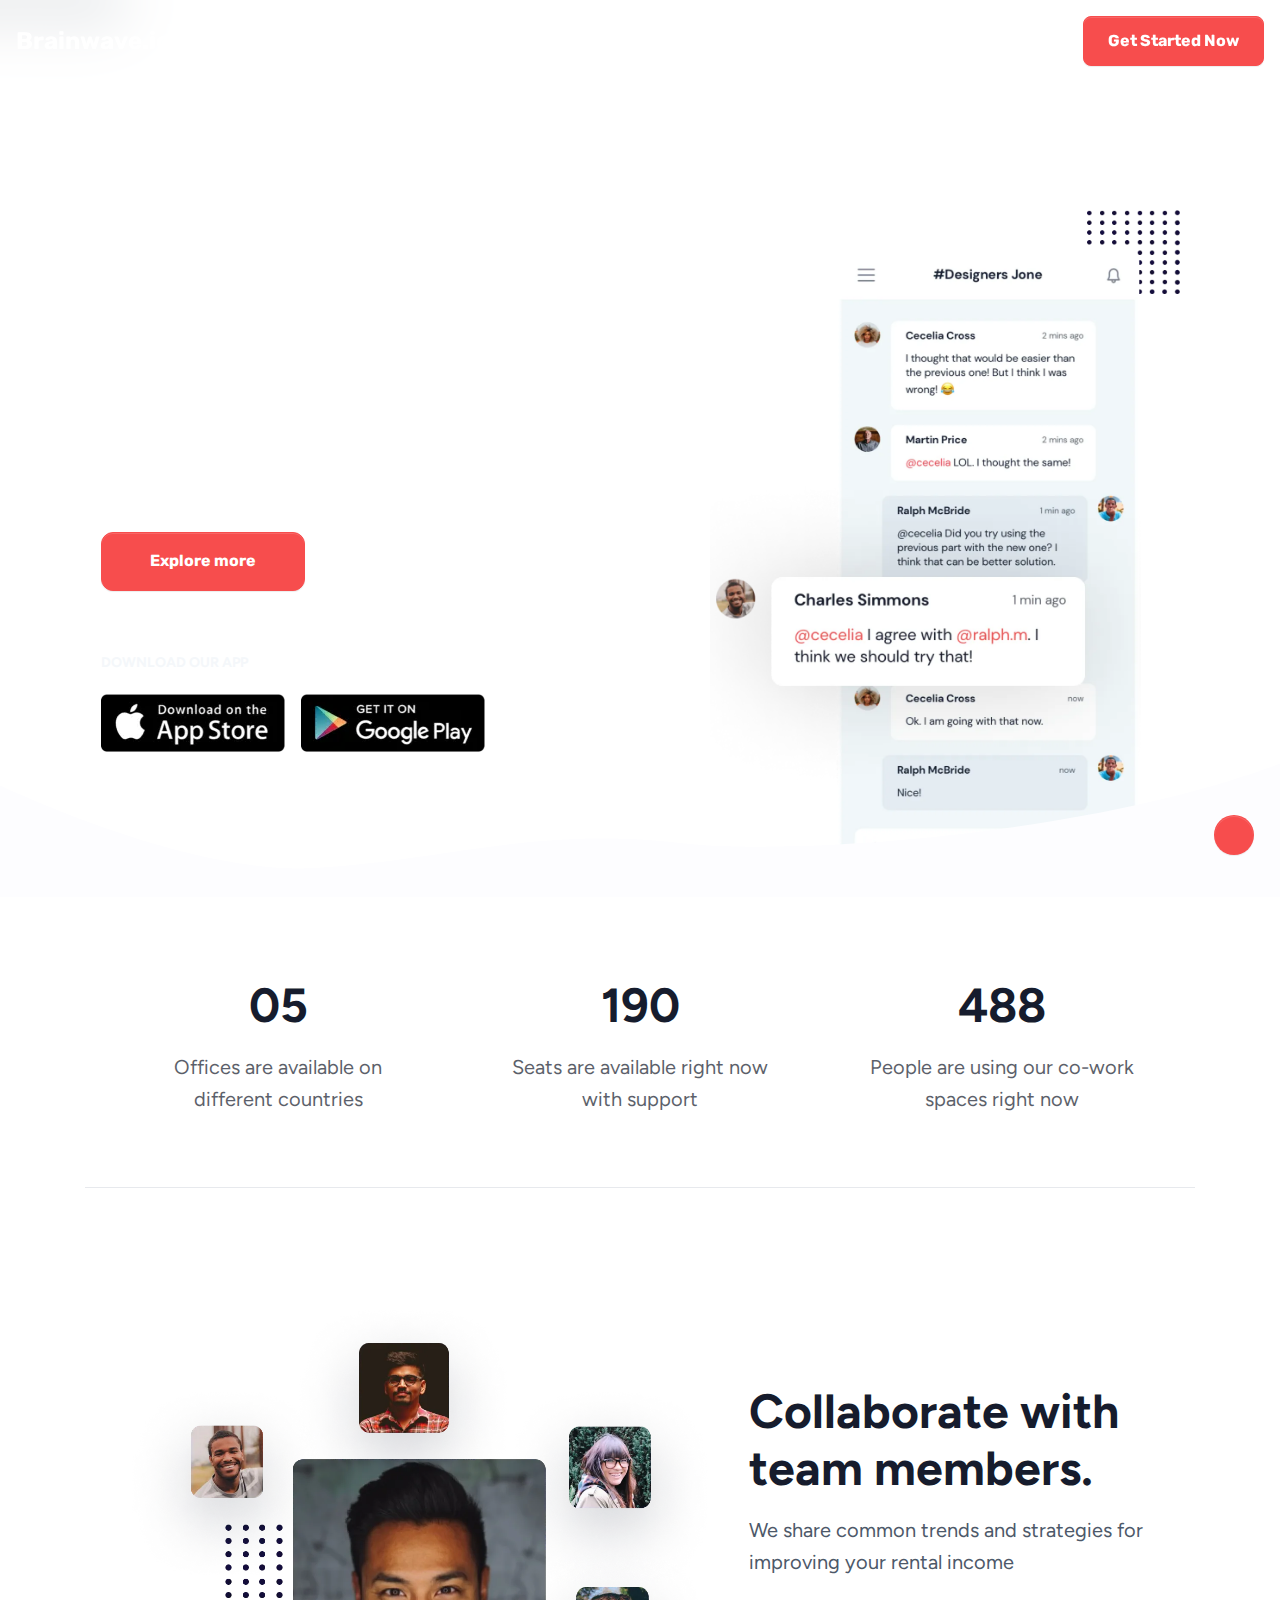
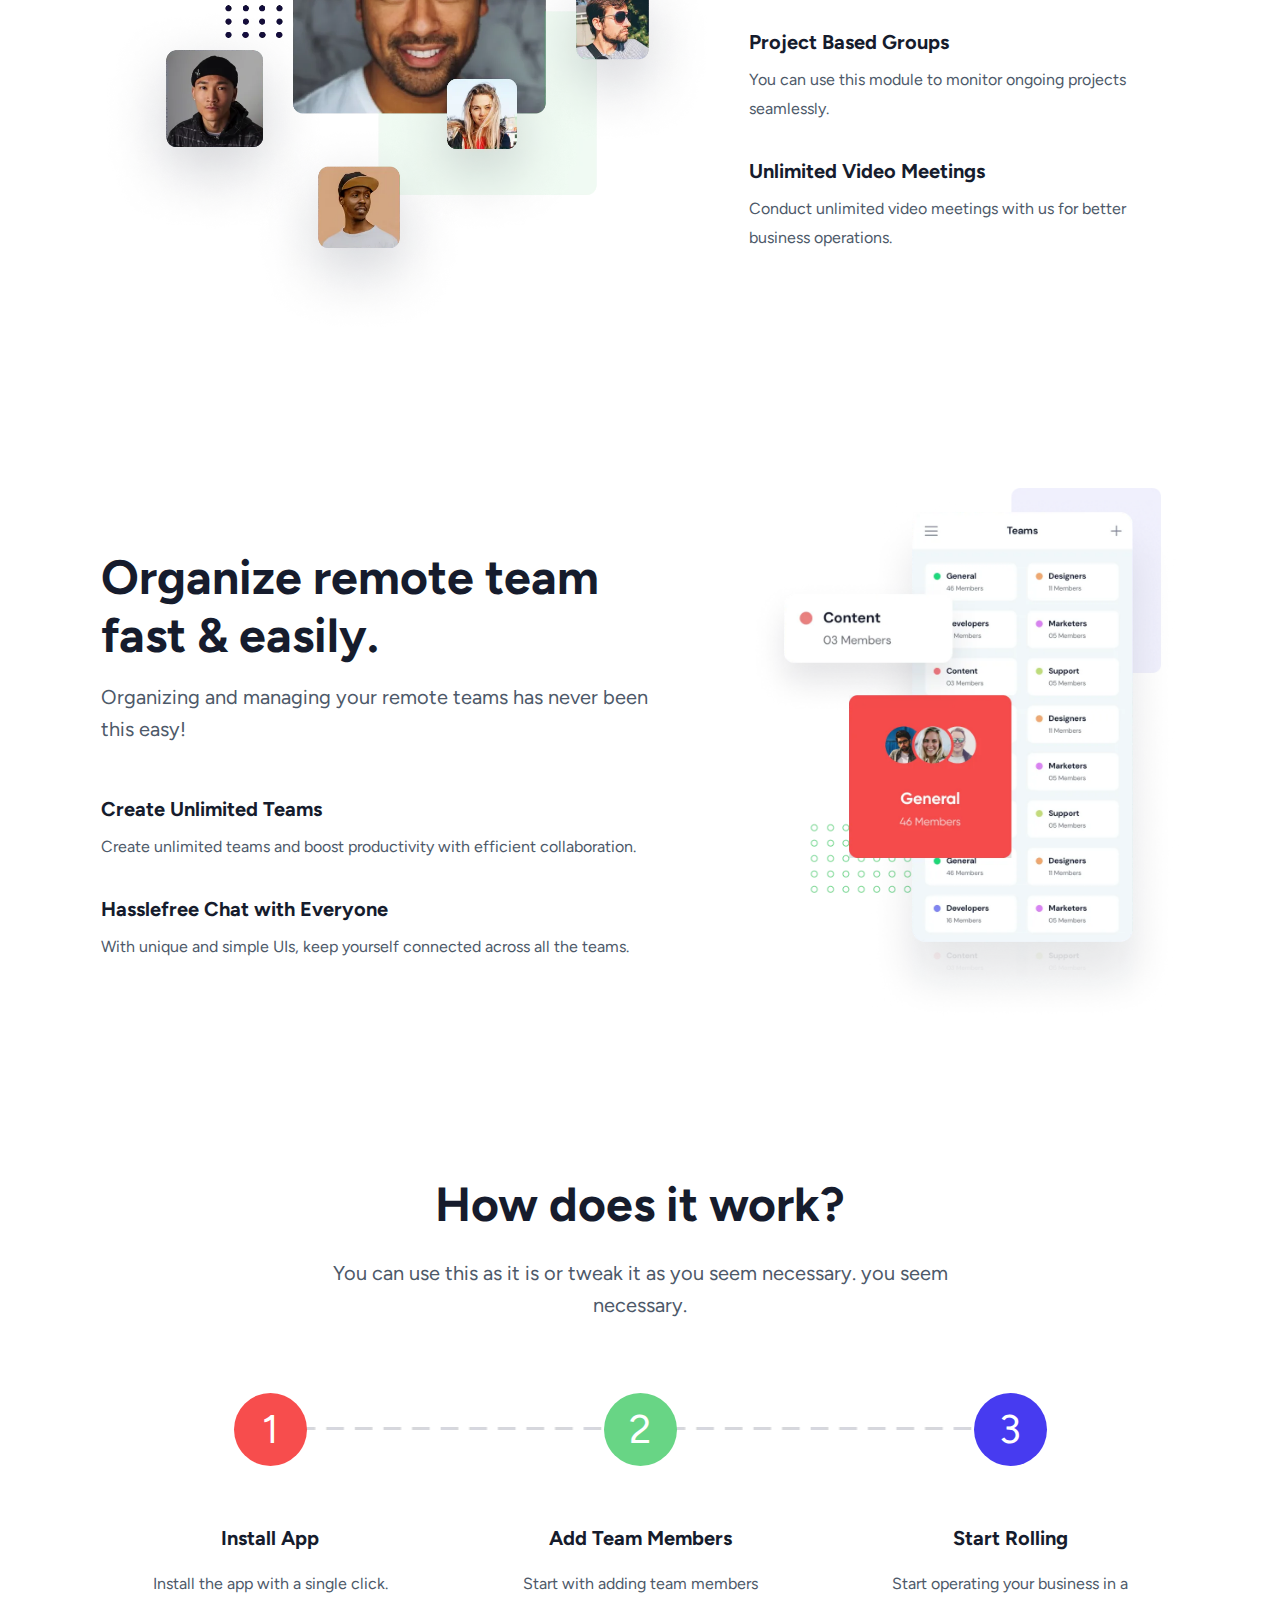
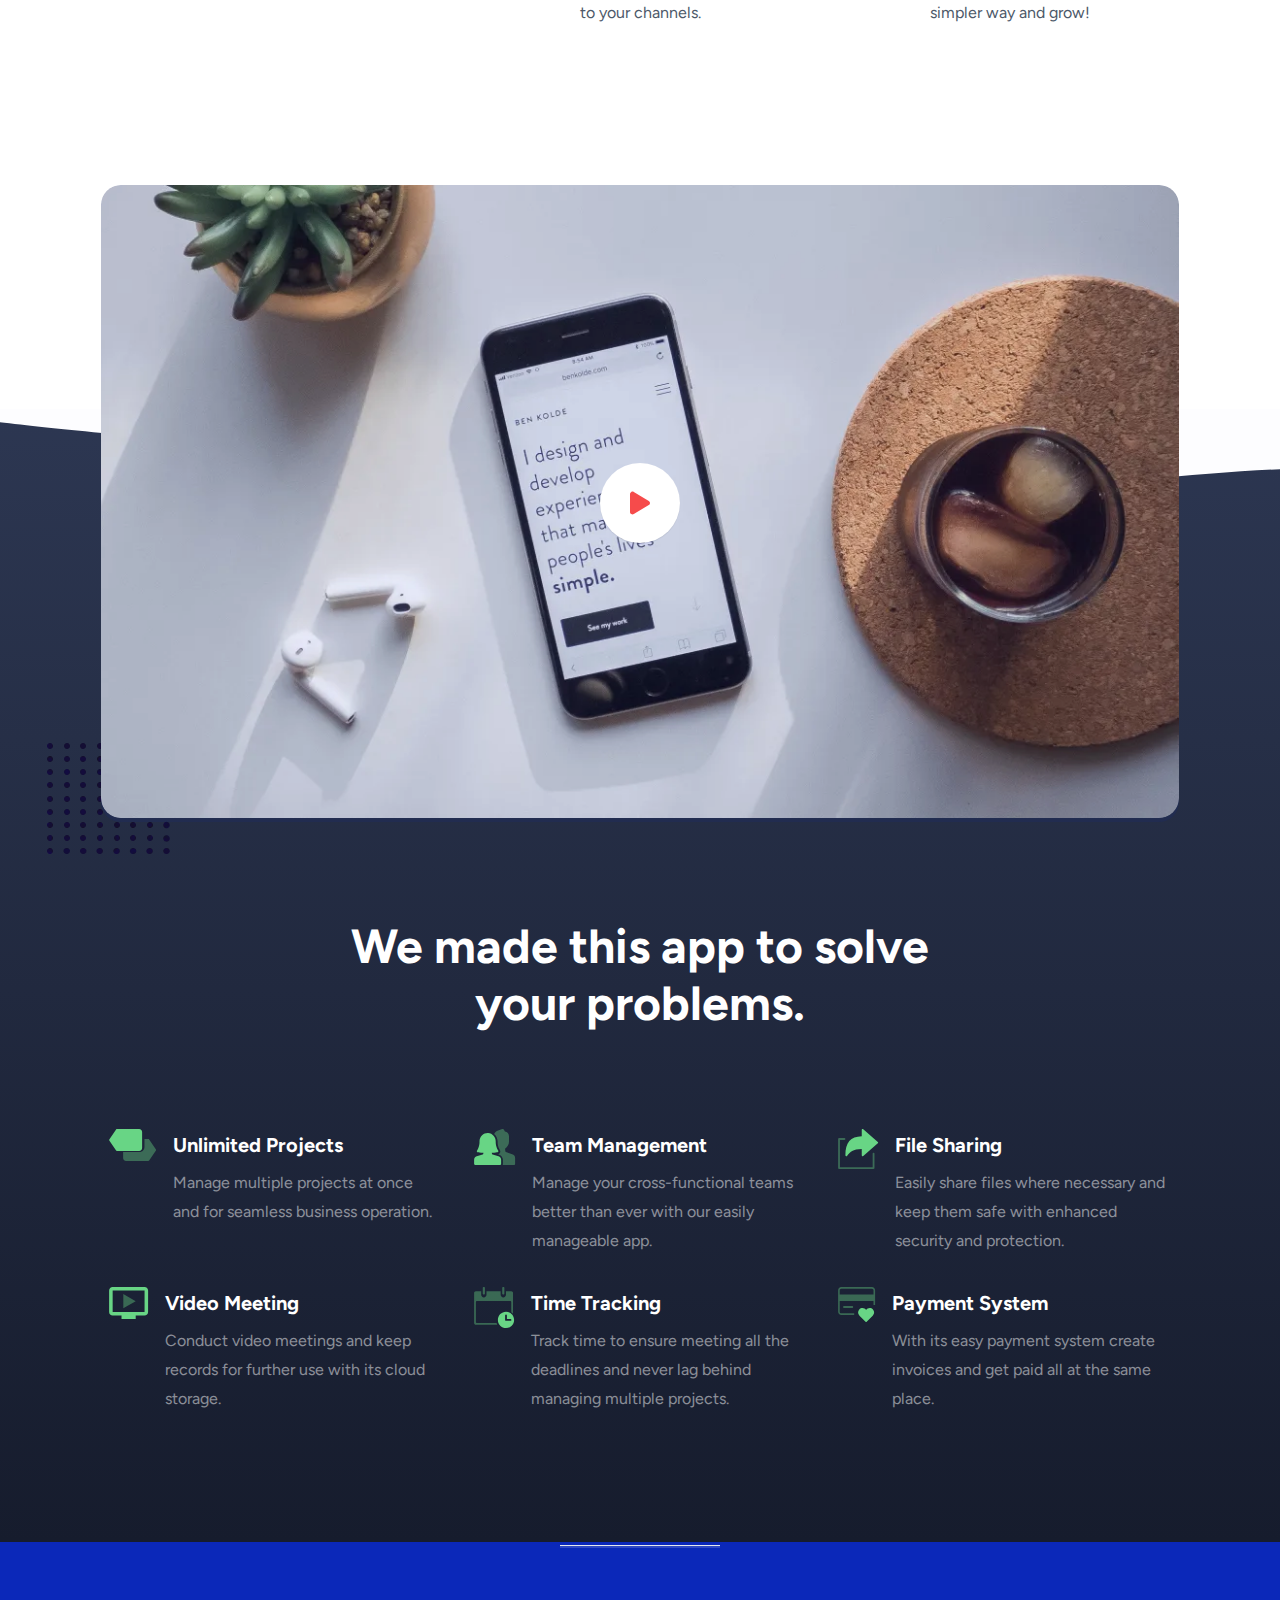
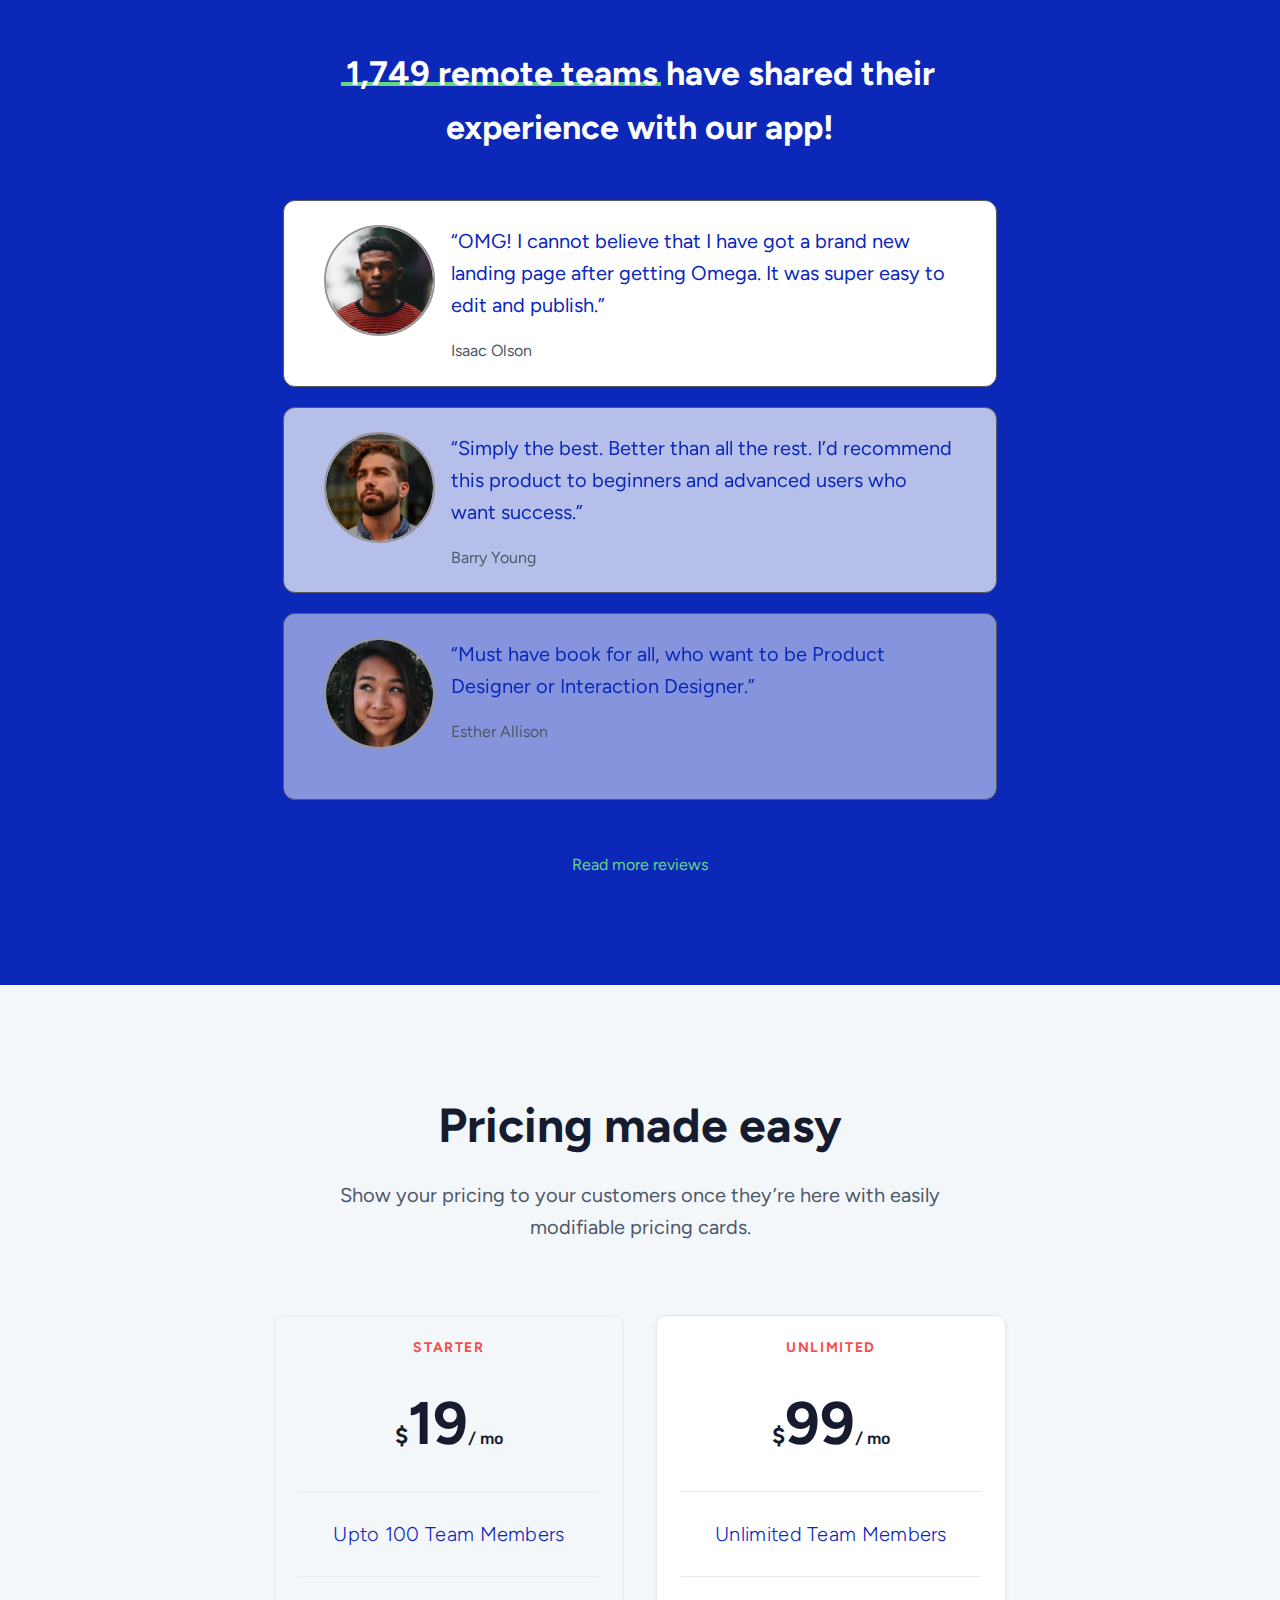
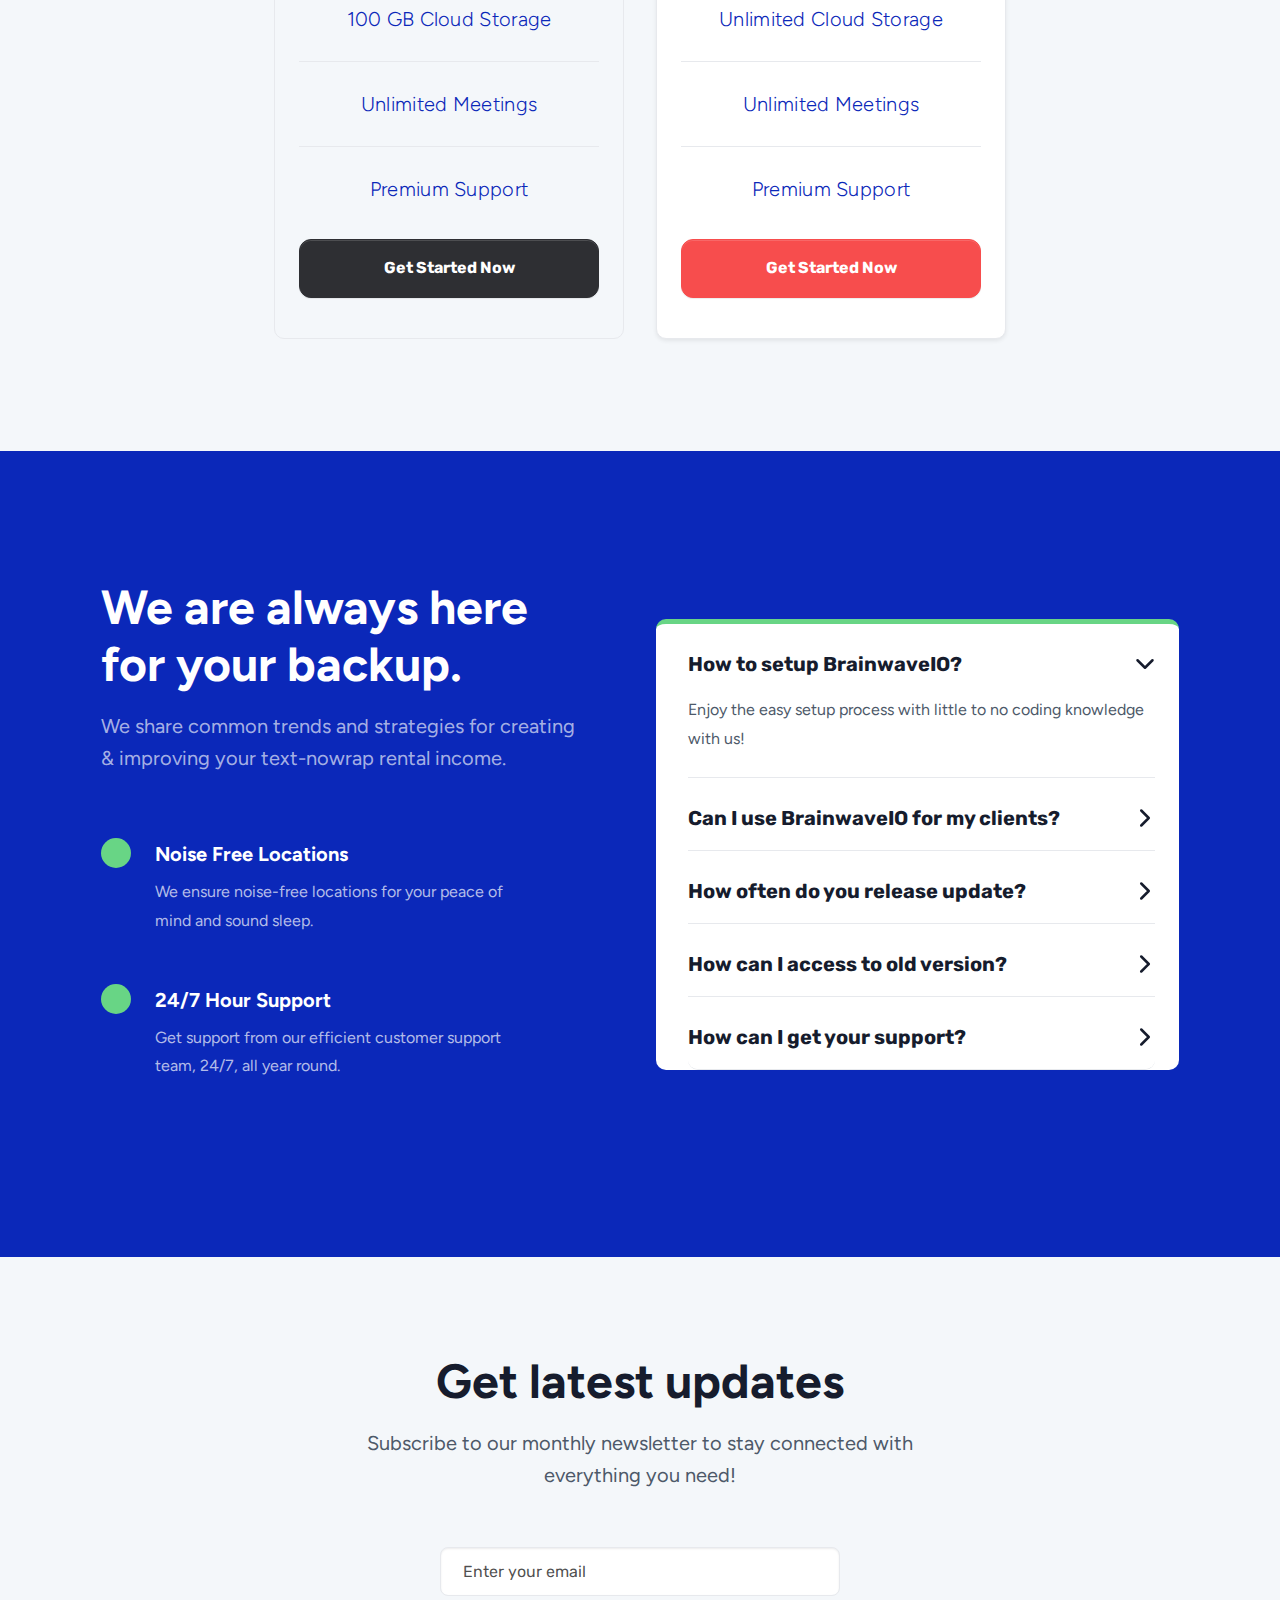
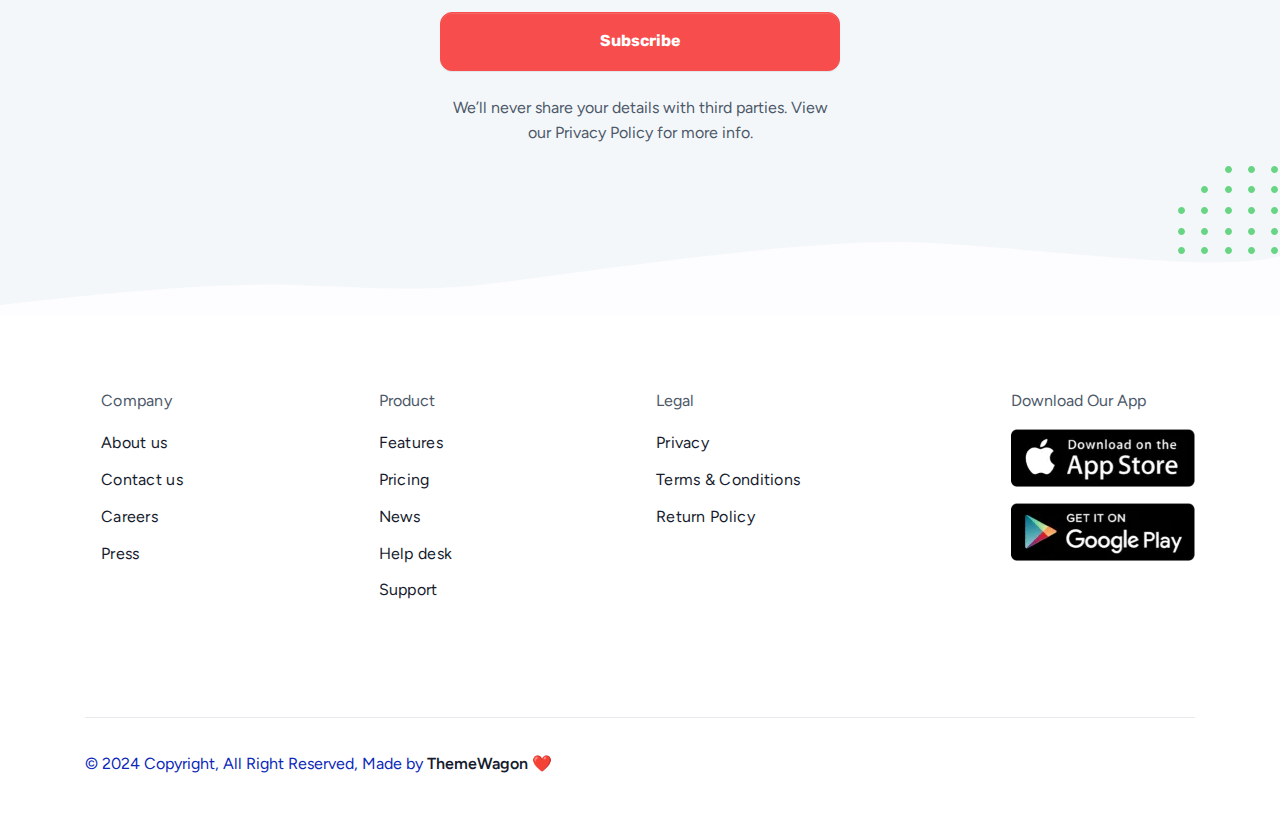
==== commit fcb7bf8f: "newpush" ====
--- a/trail.html
+++ b/trail.html
@@ -5,7 +5,7 @@
     <meta charset="utf-8">
     <meta http-equiv="X-UA-Compatible" content="IE=edge">
     <meta name="viewport" content="width=device-width, initial-scale=1">
-
+this is really tired
     <!-- ===============================================--><!--    Document Title--><!-- ===============================================-->
     <title>brainwaveio | Landing Page Template</title>
 
